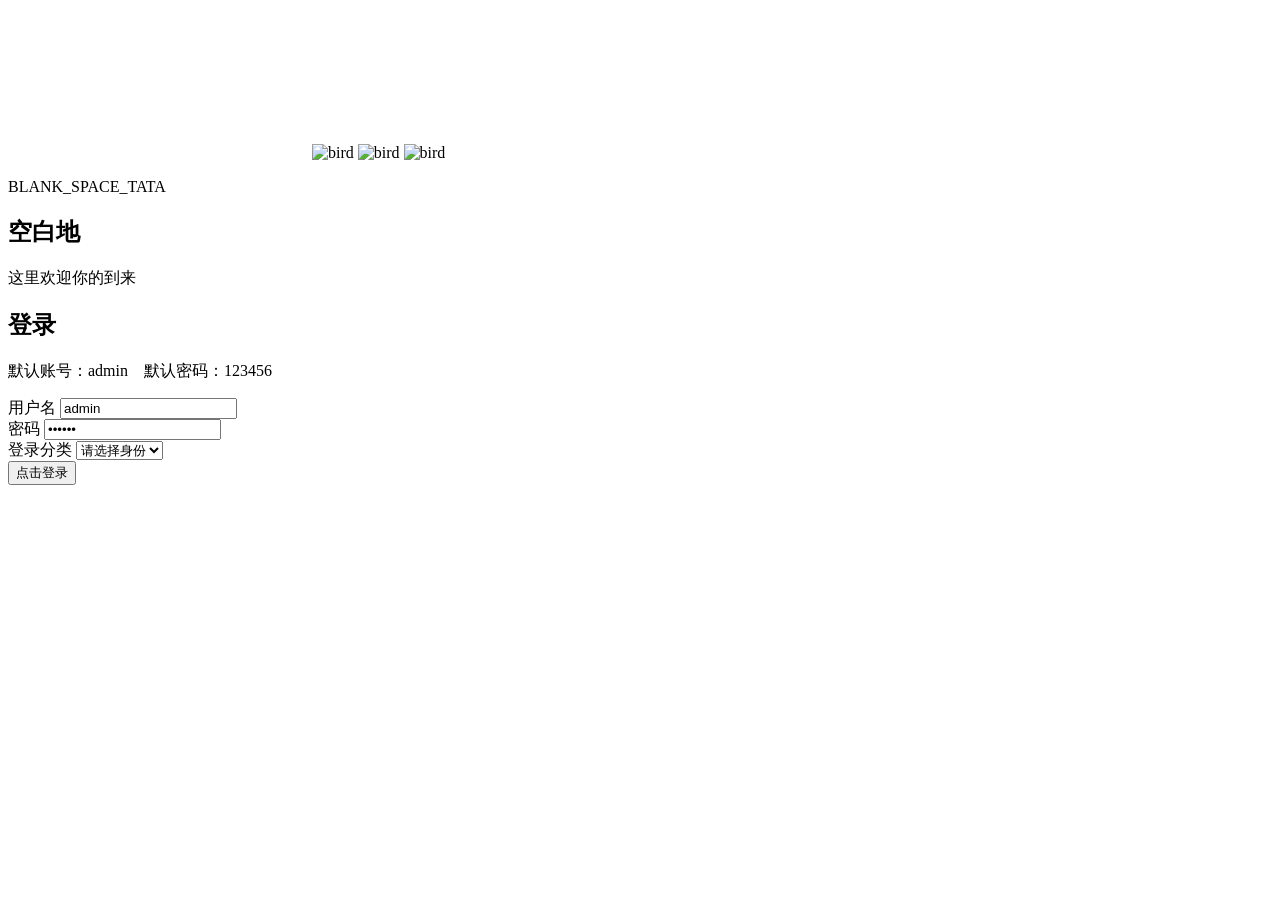
==== dice.html @ 84481a2c "Add files via upload" ====
<!DOCTYPE html>
<html lang="zh-CN">
<head>
  <meta charset="UTF-8" />
  <meta name="viewport" content="width=device-width, initial-scale=1.0" />
  <title>空白地 - 骰子游戏</title>
  <link rel="stylesheet" href="./css/style.css" />
  <style>
    /* 骰子游戏专属样式 */
    .dice-layout {
      position: relative;
      z-index: 2;
      max-width: 1320px;
      margin: 0 auto;
      padding: 20px 24px 40px;
      display: flex;
      flex-direction: column;
      gap: 24px;
    }

    .dice-card {
      padding: 28px;
      display: flex;
      flex-direction: column;
      align-items: center;
      gap: 30px;
    }

    .dice-setting {
      width: 100%;
      max-width: 600px;
      display: grid;
      grid-template-columns: repeat(auto-fit, minmax(200px, 1fr));
      gap: 20px;
    }

    .dice-group {
      display: flex;
      flex-direction: column;
      gap: 8px;
    }

    .dice-title {
      font-size: 24px;
      font-weight: 500;
      text-align: center;
      margin: 0;
    }

    .dice-container {
      perspective: 800px;
      width: 120px;
      height: 120px;
      position: relative;
    }

    .dice {
      width: 100%;
      height: 100%;
      position: relative;
      transform-style: preserve-3d;
      transition: transform 1.2s cubic-bezier(0.2, 0.8, 0.2, 1);
    }

    .dice.rolling {
      animation: rollDice 1.5s ease-out;
    }

    .dice-face {
      position: absolute;
      width: 100%;
      height: 100%;
      border: 2px solid rgba(255, 255, 255, 0.15);
      border-radius: 18px;
      background: rgba(0, 0, 0, 0.25);
      backdrop-filter: blur(8px);
      display: flex;
      align-items: center;
      justify-content: center;
      font-size: 32px;
      font-weight: 700;
      color: var(--text-main);
    }

    /* 骰子6个面的3D定位 */
    .face-1 { transform: rotateX(0deg) rotateY(0deg) translateZ(60px); }
    .face-2 { transform: rotateX(0deg) rotateY(90deg) translateZ(60px); }
    .face-3 { transform: rotateX(90deg) rotateY(0deg) translateZ(60px); }
    .face-4 { transform: rotateX(-90deg) rotateY(0deg) translateZ(60px); }
    .face-5 { transform: rotateX(0deg) rotateY(-90deg) translateZ(60px); }
    .face-6 { transform: rotateX(180deg) rotateY(0deg) translateZ(60px); }

    @keyframes rollDice {
      0% { transform: rotateX(0deg) rotateY(0deg); }
      100% { transform: rotateX(1800deg) rotateY(1440deg); }
    }

    .result-text {
      font-size: 48px;
      font-weight: 700;
      opacity: 0;
      transform: translateY(20px) scale(0.8);
      transition: all 0.6s cubic-bezier(0.2, 0.8, 0.2, 1);
      position: absolute;
      top: 50%;
      left: 50%;
      transform: translate(-50%, -50%);
      z-index: 10;
      text-shadow: 0 0 20px rgba(255, 255, 255, 0.3);
    }

    .result-text.success {
      color: #4ade80;
      opacity: 1;
      transform: translate(-50%, -50%) scale(1.1);
    }

    .result-text.fail {
      color: #f87171;
      opacity: 1;
      transform: translate(-50%, -50%) scale(1.1);
    }

    .dice-actions {
      display: flex;
      gap: 16px;
      margin-top: 20px;
    }

    .current-score {
      font-size: 20px;
      color: var(--text-soft);
      margin: 10px 0;
    }

    /* 适配移动端 */
    @media (max-width: 640px) {
      .dice-container {
        width: 100px;
        height: 100px;
      }
      .face-1, .face-2, .face-3, .face-4, .face-5, .face-6 {
        transform: translateZ(50px);
      }
      .result-text {
        font-size: 36px;
      }
    }
  </style>
</head>
<body class="forum-body">
  <canvas id="particle-canvas"></canvas>

  <img src="./css/img/bird.svg" class="bird bird-1" alt="bird" />
  <img src="./css/img/bird.svg" class="bird bird-2" alt="bird" />

  <header class="forum-header">
    <div class="logo-area">
      <h1>空白地</h1>
      <p>DICE GAME</p>
    </div>

    <div class="user-area">
      <span id="welcomeText">欢迎</span>
      <button id="backBtn" class="sub-btn">返回论坛</button>
      <button id="logoutBtn" class="sub-btn">退出登录</button>
    </div>
  </header>

  <main class="dice-layout">
    <div class="glass-card dice-card">
      <h3 class="dice-title">骰子</h3>
      
      <div class="dice-setting">
        <div class="dice-group">
          <label for="totalPoints">骰子总点数范围 (1-6)</label>
          <input id="totalPoints" type="number" min="1" max="6" value="6" />
        </div>
        <div class="dice-group">
          <label for="winPoints">大于该点数算胜利 (0-5)</label>
          <input id="winPoints" type="number" min="0" max="5" value="3" />
        </div>
      </div>

      <div class="current-score" id="currentScore">当前点数：-</div>

      <div style="position: relative;">
        <div class="dice-container">
          <div class="dice" id="dice">
            <div class="dice-face face-1">1</div>
            <div class="dice-face face-2">2</div>
            <div class="dice-face face-3">3</div>
            <div class="dice-face face-4">4</div>
            <div class="dice-face face-5">5</div>
            <div class="dice-face face-6">6</div>
          </div>
        </div>
        <div class="result-text" id="resultText"></div>
      </div>

      <div class="dice-actions">
        <button id="rollBtn" class="main-btn">ROLL</button>
        <button id="resetBtn" class="sub-btn">RESET</button>
      </div>
    </div>
  </main>

  <script src="./js/particles-config.js"></script>
  <script>
    // 验证用户登录状态
    document.addEventListener("DOMContentLoaded", async () => {
      const userRaw = sessionStorage.getItem("blank_space_user");
      if (!userRaw) {
        window.location.href = "./index.html";
        return;
      }
      const user = JSON.parse(userRaw);
      document.getElementById("welcomeText").textContent = `欢迎你，${user.username}（${user.role}）`;

      // 按钮事件绑定
      const backBtn = document.getElementById("backBtn");
      const logoutBtn = document.getElementById("logoutBtn");
      const rollBtn = document.getElementById("rollBtn");
      const resetBtn = document.getElementById("resetBtn");
      const dice = document.getElementById("dice");
      const resultText = document.getElementById("resultText");
      const currentScore = document.getElementById("currentScore");
      const totalPointsInput = document.getElementById("totalPoints");
      const winPointsInput = document.getElementById("winPoints");

      // 返回论坛
      backBtn.addEventListener("click", () => {
        window.location.href = "./forum.html";
      });

      // 退出登录
      logoutBtn.addEventListener("click", () => {
        sessionStorage.removeItem("blank_space_user");
        window.location.href = "./index.html";
      });

      // 重置游戏
      resetBtn.addEventListener("click", () => {
        dice.classList.remove("rolling");
        resultText.className = "result-text";
        resultText.textContent = "";
        currentScore.textContent = "当前点数：-";
        dice.style.transform = "rotateX(0deg) rotateY(0deg)";
      });

      // 掷骰子逻辑
      rollBtn.addEventListener("click", () => {
        // 验证输入
        const totalPoints = parseInt(totalPointsInput.value);
        const winPoints = parseInt(winPointsInput.value);
        if (isNaN(totalPoints) || totalPoints < 1 || totalPoints > 6) {
          alert("请输入1-6之间的总点数");
          return;
        }
        if (isNaN(winPoints) || winPoints < 0 || winPoints > 5) {
          alert("请输入0-5之间的胜利点数");
          return;
        }

        // 重置结果
        dice.classList.add("rolling");
        resultText.className = "result-text";
        resultText.textContent = "";
        
        // 随机生成点数
        setTimeout(() => {
          const randomPoint = Math.floor(Math.random() * totalPoints) + 1;
          // 设置骰子最终显示的面
          setDiceFace(randomPoint);
          dice.classList.remove("rolling");
          currentScore.textContent = `当前点数：${randomPoint}`;

          // 判断胜负并显示特效
          if (randomPoint > winPoints) {
            resultText.textContent = "SUCCESS";
            resultText.className = "result-text success";
          } else {
            resultText.textContent = "FAIL";
            resultText.className = "result-text fail";
          }
        }, 1500);
      });

      // 设置骰子显示的面
      function setDiceFace(point) {
        const dice = document.getElementById("dice");
        switch(point) {
          case 1:
            dice.style.transform = "rotateX(0deg) rotateY(0deg)";
            break;
          case 2:
            dice.style.transform = "rotateX(0deg) rotateY(-90deg)";
            break;
          case 3:
            dice.style.transform = "rotateX(-90deg) rotateY(0deg)";
            break;
          case 4:
            dice.style.transform = "rotateX(90deg) rotateY(0deg)";
            break;
          case 5:
            dice.style.transform = "rotateX(0deg) rotateY(90deg)";
            break;
          case 6:
            dice.style.transform = "rotateX(180deg) rotateY(0deg)";
            break;
        }
      }
    });
  </script>
</body>
</html>
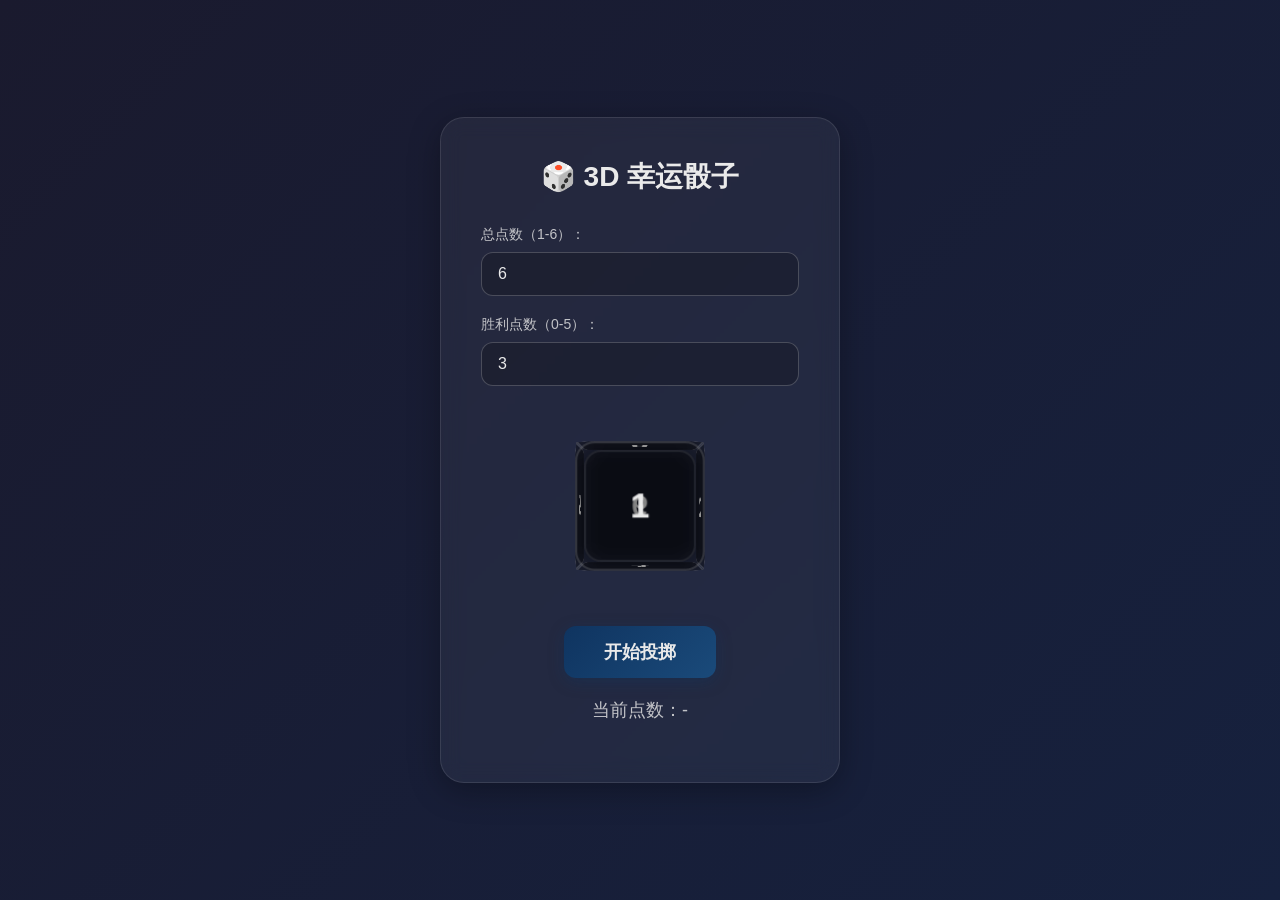
==== commit c350ce8c: "Refactor dice game layout and styles n" ====
--- a/dice.html
+++ b/dice.html
@@ -1,316 +1,352 @@
 <!DOCTYPE html>
 <html lang="zh-CN">
 <head>
-  <meta charset="UTF-8" />
-  <meta name="viewport" content="width=device-width, initial-scale=1.0" />
-  <title>空白地 - 骰子游戏</title>
-  <link rel="stylesheet" href="./css/style.css" />
-  <style>
-    /* 骰子游戏专属样式 */
-    .dice-layout {
-      position: relative;
-      z-index: 2;
-      max-width: 1320px;
-      margin: 0 auto;
-      padding: 20px 24px 40px;
-      display: flex;
-      flex-direction: column;
-      gap: 24px;
-    }
-
-    .dice-card {
-      padding: 28px;
-      display: flex;
-      flex-direction: column;
-      align-items: center;
-      gap: 30px;
-    }
-
-    .dice-setting {
-      width: 100%;
-      max-width: 600px;
-      display: grid;
-      grid-template-columns: repeat(auto-fit, minmax(200px, 1fr));
-      gap: 20px;
-    }
-
-    .dice-group {
-      display: flex;
-      flex-direction: column;
-      gap: 8px;
-    }
-
-    .dice-title {
-      font-size: 24px;
-      font-weight: 500;
-      text-align: center;
-      margin: 0;
-    }
-
-    .dice-container {
-      perspective: 800px;
-      width: 120px;
-      height: 120px;
-      position: relative;
-    }
-
-    .dice {
-      width: 100%;
-      height: 100%;
-      position: relative;
-      transform-style: preserve-3d;
-      transition: transform 1.2s cubic-bezier(0.2, 0.8, 0.2, 1);
-    }
-
-    .dice.rolling {
-      animation: rollDice 1.5s ease-out;
-    }
-
-    .dice-face {
-      position: absolute;
-      width: 100%;
-      height: 100%;
-      border: 2px solid rgba(255, 255, 255, 0.15);
-      border-radius: 18px;
-      background: rgba(0, 0, 0, 0.25);
-      backdrop-filter: blur(8px);
-      display: flex;
-      align-items: center;
-      justify-content: center;
-      font-size: 32px;
-      font-weight: 700;
-      color: var(--text-main);
-    }
-
-    /* 骰子6个面的3D定位 */
-    .face-1 { transform: rotateX(0deg) rotateY(0deg) translateZ(60px); }
-    .face-2 { transform: rotateX(0deg) rotateY(90deg) translateZ(60px); }
-    .face-3 { transform: rotateX(90deg) rotateY(0deg) translateZ(60px); }
-    .face-4 { transform: rotateX(-90deg) rotateY(0deg) translateZ(60px); }
-    .face-5 { transform: rotateX(0deg) rotateY(-90deg) translateZ(60px); }
-    .face-6 { transform: rotateX(180deg) rotateY(0deg) translateZ(60px); }
-
-    @keyframes rollDice {
-      0% { transform: rotateX(0deg) rotateY(0deg); }
-      100% { transform: rotateX(1800deg) rotateY(1440deg); }
-    }
-
-    .result-text {
-      font-size: 48px;
-      font-weight: 700;
-      opacity: 0;
-      transform: translateY(20px) scale(0.8);
-      transition: all 0.6s cubic-bezier(0.2, 0.8, 0.2, 1);
-      position: absolute;
-      top: 50%;
-      left: 50%;
-      transform: translate(-50%, -50%);
-      z-index: 10;
-      text-shadow: 0 0 20px rgba(255, 255, 255, 0.3);
-    }
-
-    .result-text.success {
-      color: #4ade80;
-      opacity: 1;
-      transform: translate(-50%, -50%) scale(1.1);
-    }
-
-    .result-text.fail {
-      color: #f87171;
-      opacity: 1;
-      transform: translate(-50%, -50%) scale(1.1);
-    }
-
-    .dice-actions {
-      display: flex;
-      gap: 16px;
-      margin-top: 20px;
-    }
-
-    .current-score {
-      font-size: 20px;
-      color: var(--text-soft);
-      margin: 10px 0;
-    }
-
-    /* 适配移动端 */
-    @media (max-width: 640px) {
-      .dice-container {
-        width: 100px;
-        height: 100px;
-      }
-      .face-1, .face-2, .face-3, .face-4, .face-5, .face-6 {
-        transform: translateZ(50px);
-      }
-      .result-text {
-        font-size: 36px;
-      }
-    }
-  </style>
+    <meta charset="UTF-8">
+    <meta name="viewport" content="width=device-width, initial-scale=1.0">
+    <title>骰子</title>
+    <style>
+        :root {
+            --bg-main: #1a1a2e;
+            --bg-secondary: #16213e;
+            --text-main: #eaeaea;
+            --accent: #0f3460;
+            --success: #4ecca3;
+            --fail: #ff6b6b;
+        }
+
+        * {
+            margin: 0;
+            padding: 0;
+            box-sizing: border-box;
+        }
+
+        body {
+            font-family: 'Segoe UI', Tahoma, Geneva, Verdana, sans-serif;
+            background: linear-gradient(135deg, var(--bg-main) 0%, var(--bg-secondary) 100%);
+            min-height: 100vh;
+            display: flex;
+            flex-direction: column;
+            align-items: center;
+            justify-content: center;
+            color: var(--text-main);
+            padding: 20px;
+        }
+
+        .game-container {
+            background: rgba(255, 255, 255, 0.05);
+            border-radius: 24px;
+            padding: 40px;
+            box-shadow: 0 8px 32px rgba(0, 0, 0, 0.3);
+            backdrop-filter: blur(10px);
+            -webkit-backdrop-filter: blur(10px);
+            border: 1px solid rgba(255, 255, 255, 0.1);
+            text-align: center;
+            max-width: 400px;
+            width: 100%;
+        }
+
+        h1 {
+            margin-bottom: 30px;
+            font-size: 28px;
+            font-weight: 700;
+        }
+
+        .input-group {
+            margin-bottom: 20px;
+            text-align: left;
+        }
+
+        .input-group label {
+            display: block;
+            margin-bottom: 8px;
+            font-size: 14px;
+            opacity: 0.8;
+        }
+
+        .input-group input {
+            width: 100%;
+            padding: 12px 16px;
+            border-radius: 12px;
+            border: 1px solid rgba(255, 255, 255, 0.2);
+            background: rgba(0, 0, 0, 0.2);
+            color: var(--text-main);
+            font-size: 16px;
+            outline: none;
+            transition: border-color 0.3s;
+        }
+
+        .input-group input:focus {
+            border-color: var(--accent);
+        }
+
+        .dice-wrapper {
+            margin: 40px 0;
+            display: flex;
+            justify-content: center;
+            align-items: center;
+            min-height: 160px;
+        }
+
+        /* 3D容器核心修复 */
+        .dice-container {
+            perspective: 800px;
+            -webkit-perspective: 800px;
+            width: 120px;
+            height: 120px;
+            position: relative;
+            transform-style: preserve-3d;
+            -webkit-transform-style: preserve-3d;
+        }
+
+        .dice {
+            width: 100%;
+            height: 100%;
+            position: relative;
+            transform-style: preserve-3d;
+            -webkit-transform-style: preserve-3d;
+            transition: transform 1.2s cubic-bezier(0.2, 0.8, 0.2, 1);
+            will-change: transform;
+            transform: rotateX(0deg) rotateY(0deg) rotateZ(0deg);
+        }
+
+        .dice.rolling {
+            animation: rollDice 1.5s cubic-bezier(0.2, 0.8, 0.2, 1);
+        }
+
+        /* 骰子面样式修复：隔离backdrop-filter */
+        .dice-face {
+            position: absolute;
+            width: 100%;
+            height: 100%;
+            border: 2px solid rgba(255, 255, 255, 0.15);
+            border-radius: 18px;
+            background: rgba(0, 0, 0, 0.25);
+            display: flex;
+            align-items: center;
+            justify-content: center;
+            font-size: 32px;
+            font-weight: 700;
+            color: var(--text-main);
+            /* 显式开启硬件加速 */
+            transform: translateZ(0);
+            -webkit-transform: translateZ(0);
+            backface-visibility: visible;
+            -webkit-backface-visibility: visible;
+        }
+
+        /* 隔离模糊层到伪元素，避免破坏3D上下文 */
+        .dice-face::before {
+            content: '';
+            position: absolute;
+            top: 0;
+            left: 0;
+            right: 0;
+            bottom: 0;
+            border-radius: 16px;
+            backdrop-filter: blur(8px);
+            -webkit-backdrop-filter: blur(8px);
+            z-index: -1;
+            pointer-events: none;
+        }
+
+        /* 骰子6个面的3D位置 */
+        .face-1 { transform: rotateX(0deg) rotateY(0deg) translateZ(60px); }
+        .face-2 { transform: rotateX(0deg) rotateY(90deg) translateZ(60px); }
+        .face-3 { transform: rotateX(90deg) rotateY(0deg) translateZ(60px); }
+        .face-4 { transform: rotateX(-90deg) rotateY(0deg) translateZ(60px); }
+        .face-5 { transform: rotateX(0deg) rotateY(-90deg) translateZ(60px); }
+        .face-6 { transform: rotateX(180deg) rotateY(0deg) translateZ(60px); }
+
+        @keyframes rollDice {
+            0% { transform: rotateX(0deg) rotateY(0deg) rotateZ(0deg); }
+            25% { transform: rotateX(720deg) rotateY(360deg) rotateZ(180deg); }
+            50% { transform: rotateX(1080deg) rotateY(720deg) rotateZ(360deg); }
+            75% { transform: rotateX(1440deg) rotateY(1080deg) rotateZ(540deg); }
+            100% { transform: rotateX(1800deg) rotateY(1440deg) rotateZ(720deg); }
+        }
+
+        .roll-btn {
+            background: linear-gradient(135deg, var(--accent) 0%, #1a4a7a 100%);
+            border: none;
+            color: var(--text-main);
+            padding: 14px 40px;
+            border-radius: 12px;
+            font-size: 18px;
+            font-weight: 600;
+            cursor: pointer;
+            transition: transform 0.2s, box-shadow 0.2s;
+            box-shadow: 0 4px 15px rgba(15, 52, 96, 0.4);
+        }
+
+        .roll-btn:hover {
+            transform: translateY(-2px);
+            box-shadow: 0 6px 20px rgba(15, 52, 96, 0.6);
+        }
+
+        .roll-btn:active {
+            transform: translateY(0);
+        }
+
+        .current-score {
+            margin-top: 20px;
+            font-size: 18px;
+            opacity: 0.8;
+        }
+
+        .result-text {
+            margin-top: 20px;
+            font-size: 48px;
+            font-weight: 800;
+            opacity: 0;
+            transform: scale(0.5);
+            transition: all 0.5s cubic-bezier(0.175, 0.885, 0.32, 1.275);
+        }
+
+        .result-text.success {
+            color: var(--success);
+            opacity: 1;
+            transform: scale(1);
+        }
+
+        .result-text.fail {
+            color: var(--fail);
+            opacity: 1;
+            transform: scale(1);
+        }
+
+        /* 移动端适配优化 */
+        @media (max-width: 640px) {
+            .game-container {
+                padding: 30px 20px;
+            }
+
+            h1 {
+                font-size: 24px;
+            }
+
+            .dice-container {
+                width: 100px;
+                height: 100px;
+                perspective: 600px;
+                -webkit-perspective: 600px;
+            }
+
+            .face-1 { transform: rotateX(0deg) rotateY(0deg) translateZ(50px); }
+            .face-2 { transform: rotateX(0deg) rotateY(90deg) translateZ(50px); }
+            .face-3 { transform: rotateX(90deg) rotateY(0deg) translateZ(50px); }
+            .face-4 { transform: rotateX(-90deg) rotateY(0deg) translateZ(50px); }
+            .face-5 { transform: rotateX(0deg) rotateY(-90deg) translateZ(50px); }
+            .face-6 { transform: rotateX(180deg) rotateY(0deg) translateZ(50px); }
+
+            .result-text {
+                font-size: 36px;
+            }
+        }
+    </style>
 </head>
-<body class="forum-body">
-  <canvas id="particle-canvas"></canvas>
-
-  <img src="./css/img/bird.svg" class="bird bird-1" alt="bird" />
-  <img src="./css/img/bird.svg" class="bird bird-2" alt="bird" />
-
-  <header class="forum-header">
-    <div class="logo-area">
-      <h1>空白地</h1>
-      <p>DICE GAME</p>
+<body>
+    <div class="game-container">
+        <h1>🎲 3D 幸运骰子</h1>
+        
+        <div class="input-group">
+            <label for="totalPoints">总点数（1-6）：</label>
+            <input type="number" id="totalPoints" value="6" min="1" max="6">
+        </div>
+        
+        <div class="input-group">
+            <label for="winPoints">胜利点数（0-5）：</label>
+            <input type="number" id="winPoints" value="3" min="0" max="5">
+        </div>
+
+        <div class="dice-wrapper">
+            <div class="dice-container">
+                <div class="dice" id="dice">
+                    <div class="dice-face face-1">1</div>
+                    <div class="dice-face face-2">2</div>
+                    <div class="dice-face face-3">3</div>
+                    <div class="dice-face face-4">4</div>
+                    <div class="dice-face face-5">5</div>
+                    <div class="dice-face face-6">6</div>
+                </div>
+            </div>
+        </div>
+
+        <button class="roll-btn" id="rollBtn">开始投掷</button>
+        <div class="current-score" id="currentScore">当前点数：-</div>
+        <div class="result-text" id="resultText"></div>
     </div>
 
-    <div class="user-area">
-      <span id="welcomeText">欢迎</span>
-      <button id="backBtn" class="sub-btn">返回论坛</button>
-      <button id="logoutBtn" class="sub-btn">退出登录</button>
-    </div>
-  </header>
-
-  <main class="dice-layout">
-    <div class="glass-card dice-card">
-      <h3 class="dice-title">骰子</h3>
-      
-      <div class="dice-setting">
-        <div class="dice-group">
-          <label for="totalPoints">骰子总点数范围 (1-6)</label>
-          <input id="totalPoints" type="number" min="1" max="6" value="6" />
-        </div>
-        <div class="dice-group">
-          <label for="winPoints">大于该点数算胜利 (0-5)</label>
-          <input id="winPoints" type="number" min="0" max="5" value="3" />
-        </div>
-      </div>
-
-      <div class="current-score" id="currentScore">当前点数：-</div>
-
-      <div style="position: relative;">
-        <div class="dice-container">
-          <div class="dice" id="dice">
-            <div class="dice-face face-1">1</div>
-            <div class="dice-face face-2">2</div>
-            <div class="dice-face face-3">3</div>
-            <div class="dice-face face-4">4</div>
-            <div class="dice-face face-5">5</div>
-            <div class="dice-face face-6">6</div>
-          </div>
-        </div>
-        <div class="result-text" id="resultText"></div>
-      </div>
-
-      <div class="dice-actions">
-        <button id="rollBtn" class="main-btn">ROLL</button>
-        <button id="resetBtn" class="sub-btn">RESET</button>
-      </div>
-    </div>
-  </main>
-
-  <script src="./js/particles-config.js"></script>
-  <script>
-    // 验证用户登录状态
-    document.addEventListener("DOMContentLoaded", async () => {
-      const userRaw = sessionStorage.getItem("blank_space_user");
-      if (!userRaw) {
-        window.location.href = "./index.html";
-        return;
-      }
-      const user = JSON.parse(userRaw);
-      document.getElementById("welcomeText").textContent = `欢迎你，${user.username}（${user.role}）`;
-
-      // 按钮事件绑定
-      const backBtn = document.getElementById("backBtn");
-      const logoutBtn = document.getElementById("logoutBtn");
-      const rollBtn = document.getElementById("rollBtn");
-      const resetBtn = document.getElementById("resetBtn");
-      const dice = document.getElementById("dice");
-      const resultText = document.getElementById("resultText");
-      const currentScore = document.getElementById("currentScore");
-      const totalPointsInput = document.getElementById("totalPoints");
-      const winPointsInput = document.getElementById("winPoints");
-
-      // 返回论坛
-      backBtn.addEventListener("click", () => {
-        window.location.href = "./forum.html";
-      });
-
-      // 退出登录
-      logoutBtn.addEventListener("click", () => {
-        sessionStorage.removeItem("blank_space_user");
-        window.location.href = "./index.html";
-      });
-
-      // 重置游戏
-      resetBtn.addEventListener("click", () => {
-        dice.classList.remove("rolling");
-        resultText.className = "result-text";
-        resultText.textContent = "";
-        currentScore.textContent = "当前点数：-";
-        dice.style.transform = "rotateX(0deg) rotateY(0deg)";
-      });
-
-      // 掷骰子逻辑
-      rollBtn.addEventListener("click", () => {
-        // 验证输入
-        const totalPoints = parseInt(totalPointsInput.value);
-        const winPoints = parseInt(winPointsInput.value);
-        if (isNaN(totalPoints) || totalPoints < 1 || totalPoints > 6) {
-          alert("请输入1-6之间的总点数");
-          return;
-        }
-        if (isNaN(winPoints) || winPoints < 0 || winPoints > 5) {
-          alert("请输入0-5之间的胜利点数");
-          return;
-        }
-
-        // 重置结果
-        dice.classList.add("rolling");
-        resultText.className = "result-text";
-        resultText.textContent = "";
-        
-        // 随机生成点数
-        setTimeout(() => {
-          const randomPoint = Math.floor(Math.random() * totalPoints) + 1;
-          // 设置骰子最终显示的面
-          setDiceFace(randomPoint);
-          dice.classList.remove("rolling");
-          currentScore.textContent = `当前点数：${randomPoint}`;
-
-          // 判断胜负并显示特效
-          if (randomPoint > winPoints) {
-            resultText.textContent = "SUCCESS";
-            resultText.className = "result-text success";
-          } else {
-            resultText.textContent = "FAIL";
-            resultText.className = "result-text fail";
-          }
-        }, 1500);
-      });
-
-      // 设置骰子显示的面
-      function setDiceFace(point) {
+    <script>
         const dice = document.getElementById("dice");
-        switch(point) {
-          case 1:
-            dice.style.transform = "rotateX(0deg) rotateY(0deg)";
-            break;
-          case 2:
-            dice.style.transform = "rotateX(0deg) rotateY(-90deg)";
-            break;
-          case 3:
-            dice.style.transform = "rotateX(-90deg) rotateY(0deg)";
-            break;
-          case 4:
-            dice.style.transform = "rotateX(90deg) rotateY(0deg)";
-            break;
-          case 5:
-            dice.style.transform = "rotateX(0deg) rotateY(90deg)";
-            break;
-          case 6:
-            dice.style.transform = "rotateX(180deg) rotateY(0deg)";
-            break;
-        }
-      }
-    });
-  </script>
+        const rollBtn = document.getElementById("rollBtn");
+        const totalPointsInput = document.getElementById("totalPoints");
+        const winPointsInput = document.getElementById("winPoints");
+        const currentScore = document.getElementById("currentScore");
+        const resultText = document.getElementById("resultText");
+
+        // 初始化骰子显示面
+        setDiceFace(1);
+
+        rollBtn.addEventListener("click", () => {
+            // 验证输入
+            const totalPoints = parseInt(totalPointsInput.value);
+            const winPoints = parseInt(winPointsInput.value);
+            if (isNaN(totalPoints) || totalPoints < 1 || totalPoints > 6) {
+                alert("请输入1-6之间的总点数");
+                return;
+            }
+            if (isNaN(winPoints) || winPoints < 0 || winPoints > 5) {
+                alert("请输入0-5之间的胜利点数");
+                return;
+            }
+
+            // 重置状态
+            dice.classList.add("rolling");
+            resultText.className = "result-text";
+            resultText.textContent = "";
+            
+            // 执行投掷逻辑
+            setTimeout(() => {
+                const randomPoint = Math.floor(Math.random() * totalPoints) + 1;
+                setDiceFace(randomPoint);
+                dice.classList.remove("rolling");
+                currentScore.textContent = `当前点数：${randomPoint}`;
+
+                // 判断胜负
+                if (randomPoint > winPoints) {
+                    resultText.textContent = "SUCCESS";
+                    resultText.className = "result-text success";
+                } else {
+                    resultText.textContent = "FAIL";
+                    resultText.className = "result-text fail";
+                }
+            }, 1500);
+        });
+
+        // 设置骰子显示面（增加随机Z轴旋转增强3D感）
+        function setDiceFace(point) {
+            const randomZ = Math.floor(Math.random() * 10) - 5; 
+            switch(point) {
+                case 1:
+                    dice.style.transform = `rotateX(0deg) rotateY(0deg) rotateZ(${randomZ}deg)`;
+                    break;
+                case 2:
+                    dice.style.transform = `rotateX(0deg) rotateY(-90deg) rotateZ(${randomZ}deg)`;
+                    break;
+                case 3:
+                    dice.style.transform = `rotateX(-90deg) rotateY(0deg) rotateZ(${randomZ}deg)`;
+                    break;
+                case 4:
+                    dice.style.transform = `rotateX(90deg) rotateY(0deg) rotateZ(${randomZ}deg)`;
+                    break;
+                case 5:
+                    dice.style.transform = `rotateX(0deg) rotateY(90deg) rotateZ(${randomZ}deg)`;
+                    break;
+                case 6:
+                    dice.style.transform = `rotateX(180deg) rotateY(0deg) rotateZ(${randomZ}deg)`;
+                    break;
+            }
+        }
+    </script>
 </body>
-</html>+</html>
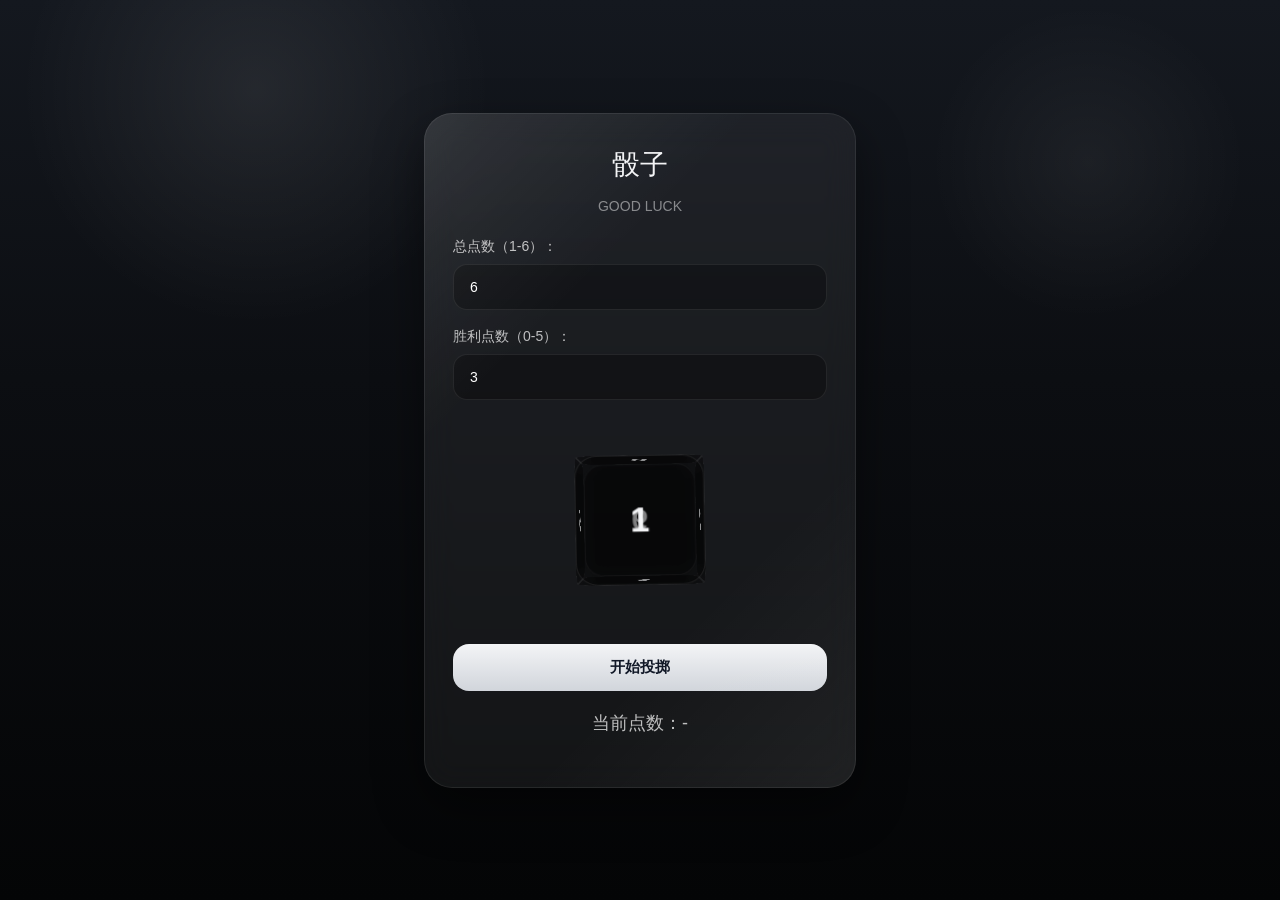
==== commit 955c2988: "Update dice.html" ====
--- a/dice.html
+++ b/dice.html
@@ -5,78 +5,120 @@
     <meta name="viewport" content="width=device-width, initial-scale=1.0">
     <title>骰子</title>
     <style>
+        /* ==================== 复用原index.html的CSS变量 ==================== */
         :root {
-            --bg-main: #1a1a2e;
-            --bg-secondary: #16213e;
-            --text-main: #eaeaea;
-            --accent: #0f3460;
-            --success: #4ecca3;
-            --fail: #ff6b6b;
+            --bg-1: #050608;
+            --bg-2: #0d1016;
+            --bg-3: #151922;
+            --text-main: #f3f4f6;
+            --text-soft: rgba(255, 255, 255, 0.72);
+            --text-faint: rgba(255, 255, 255, 0.48);
+            --line: rgba(255, 255, 255, 0.08);
+            --card: rgba(255, 255, 255, 0.06);
+            --card-strong: rgba(255, 255, 255, 0.09);
+            --shadow: 0 20px 50px rgba(0, 0, 0, 0.45);
+            --radius-xl: 28px;
+            --radius-lg: 20px;
+            --radius-md: 14px;
+            --accent: #d1d5db;
         }
 
         * {
+            box-sizing: border-box;
+        }
+
+        html, body {
             margin: 0;
             padding: 0;
-            box-sizing: border-box;
-        }
-
-        body {
-            font-family: 'Segoe UI', Tahoma, Geneva, Verdana, sans-serif;
-            background: linear-gradient(135deg, var(--bg-main) 0%, var(--bg-secondary) 100%);
+            min-height: 100%;
+            font-family: "PingFang SC", "Microsoft YaHei", "Helvetica Neue", Arial, sans-serif;
+            /* 复用login-body的背景渐变 */
+            background:
+                radial-gradient(circle at 20% 10%, rgba(255,255,255,0.08), transparent 18%),
+                radial-gradient(circle at 85% 18%, rgba(255,255,255,0.05), transparent 12%),
+                linear-gradient(180deg, #14181f 0%, #0c0e12 42%, #040506 100%);
+            color: var(--text-main);
+            overflow-x: hidden;
+        }
+
+        /* ==================== 骰子专属样式（适配原风格） ==================== */
+        .game-wrapper {
+            position: relative;
+            z-index: 2;
             min-height: 100vh;
+            padding: 40px 24px;
             display: flex;
             flex-direction: column;
             align-items: center;
             justify-content: center;
-            color: var(--text-main);
-            padding: 20px;
-        }
-
-        .game-container {
-            background: rgba(255, 255, 255, 0.05);
-            border-radius: 24px;
-            padding: 40px;
-            box-shadow: 0 8px 32px rgba(0, 0, 0, 0.3);
-            backdrop-filter: blur(10px);
-            -webkit-backdrop-filter: blur(10px);
-            border: 1px solid rgba(255, 255, 255, 0.1);
+            max-width: 480px;
+            margin: 0 auto;
+        }
+
+        /* 骰子卡片容器 - 复用login-card的毛玻璃效果 */
+        .dice-card {
+            position: relative;
+            z-index: 2;
+            background: var(--card);
+            border: 1px solid var(--line);
+            backdrop-filter: blur(16px);
+            -webkit-backdrop-filter: blur(16px);
+            border-radius: var(--radius-xl);
+            box-shadow: var(--shadow);
+            padding: 32px 28px;
+            width: 100%;
             text-align: center;
-            max-width: 400px;
-            width: 100%;
-        }
-
-        h1 {
-            margin-bottom: 30px;
+        }
+
+        .card-glow {
+            position: absolute;
+            inset: -1px;
+            border-radius: var(--radius-xl);
+            background: linear-gradient(135deg, rgba(255,255,255,0.08), transparent 30%, transparent 70%, rgba(255,255,255,0.05));
+            pointer-events: none;
+        }
+
+        .dice-card h2 {
+            margin-top: 0;
             font-size: 28px;
-            font-weight: 700;
+            font-weight: 500;
+            margin-bottom: 8px;
+        }
+
+        .tip {
+            color: var(--text-faint);
+            margin-bottom: 24px;
+            font-size: 14px;
         }
 
         .input-group {
-            margin-bottom: 20px;
+            display: flex;
+            flex-direction: column;
+            gap: 8px;
+            margin-bottom: 18px;
             text-align: left;
         }
 
         .input-group label {
-            display: block;
-            margin-bottom: 8px;
             font-size: 14px;
-            opacity: 0.8;
+            color: var(--text-soft);
         }
 
         .input-group input {
             width: 100%;
-            padding: 12px 16px;
-            border-radius: 12px;
-            border: 1px solid rgba(255, 255, 255, 0.2);
-            background: rgba(0, 0, 0, 0.2);
-            color: var(--text-main);
-            font-size: 16px;
+            padding: 14px 16px;
+            background: rgba(0, 0, 0, 0.28);
+            color: white;
+            border: 1px solid rgba(255,255,255,0.08);
+            border-radius: 14px;
             outline: none;
-            transition: border-color 0.3s;
+            font-size: 14px;
+            transition: 0.25s ease;
         }
 
         .input-group input:focus {
-            border-color: var(--accent);
+            border-color: rgba(255,255,255,0.22);
+            box-shadow: 0 0 0 4px rgba(255,255,255,0.04);
         }
 
         .dice-wrapper {
@@ -87,7 +129,7 @@
             min-height: 160px;
         }
 
-        /* 3D容器核心修复 */
+        /* 3D骰子容器 - 修复移动端渲染 */
         .dice-container {
             perspective: 800px;
             -webkit-perspective: 800px;
@@ -113,21 +155,20 @@
             animation: rollDice 1.5s cubic-bezier(0.2, 0.8, 0.2, 1);
         }
 
-        /* 骰子面样式修复：隔离backdrop-filter */
+        /* 骰子面 - 适配原风格的低透+毛玻璃（隔离模糊层） */
         .dice-face {
             position: absolute;
             width: 100%;
             height: 100%;
-            border: 2px solid rgba(255, 255, 255, 0.15);
-            border-radius: 18px;
-            background: rgba(0, 0, 0, 0.25);
+            border: 1px solid var(--line); /* 复用原边框变量 */
+            border-radius: var(--radius-lg); /* 复用原圆角变量 */
+            background: rgba(0, 0, 0, 0.28); /* 匹配原input背景 */
             display: flex;
             align-items: center;
             justify-content: center;
             font-size: 32px;
             font-weight: 700;
-            color: var(--text-main);
-            /* 显式开启硬件加速 */
+            color: var(--text-main); /* 复用原文字主色 */
             transform: translateZ(0);
             -webkit-transform: translateZ(0);
             backface-visibility: visible;
@@ -142,7 +183,7 @@
             left: 0;
             right: 0;
             bottom: 0;
-            border-radius: 16px;
+            border-radius: var(--radius-lg);
             backdrop-filter: blur(8px);
             -webkit-backdrop-filter: blur(8px);
             z-index: -1;
@@ -165,32 +206,30 @@
             100% { transform: rotateX(1800deg) rotateY(1440deg) rotateZ(720deg); }
         }
 
-        .roll-btn {
-            background: linear-gradient(135deg, var(--accent) 0%, #1a4a7a 100%);
+        /* 按钮 - 复用原main-btn风格 */
+        .main-btn {
+            width: 100%;
+            padding: 14px 18px;
+            border-radius: 16px;
+            background: linear-gradient(180deg, #f3f4f6 0%, #d1d5db 100%);
+            color: #111827;
+            font-size: 15px;
+            font-weight: 700;
+            margin-top: 4px;
             border: none;
-            color: var(--text-main);
-            padding: 14px 40px;
-            border-radius: 12px;
-            font-size: 18px;
-            font-weight: 600;
             cursor: pointer;
-            transition: transform 0.2s, box-shadow 0.2s;
-            box-shadow: 0 4px 15px rgba(15, 52, 96, 0.4);
-        }
-
-        .roll-btn:hover {
-            transform: translateY(-2px);
-            box-shadow: 0 6px 20px rgba(15, 52, 96, 0.6);
-        }
-
-        .roll-btn:active {
-            transform: translateY(0);
+            transition: 0.25s ease;
+        }
+
+        .main-btn:hover {
+            transform: translateY(-1px);
+            filter: brightness(1.03);
         }
 
         .current-score {
             margin-top: 20px;
             font-size: 18px;
-            opacity: 0.8;
+            color: var(--text-soft);
         }
 
         .result-text {
@@ -203,24 +242,25 @@
         }
 
         .result-text.success {
-            color: var(--success);
+            color: var(--accent); /* 复用原accent色 */
             opacity: 1;
             transform: scale(1);
         }
 
         .result-text.fail {
-            color: var(--fail);
+            color: #ff6b6b;
             opacity: 1;
             transform: scale(1);
         }
 
-        /* 移动端适配优化 */
+        /* 移动端适配 - 复用原响应式逻辑 */
         @media (max-width: 640px) {
-            .game-container {
-                padding: 30px 20px;
-            }
-
-            h1 {
+            .dice-card {
+                border-radius: 22px;
+                padding: 28px 20px;
+            }
+
+            .dice-card h2 {
                 font-size: 24px;
             }
 
@@ -245,35 +285,39 @@
     </style>
 </head>
 <body>
-    <div class="game-container">
-        <h1>🎲 3D 幸运骰子</h1>
-        
-        <div class="input-group">
-            <label for="totalPoints">总点数（1-6）：</label>
-            <input type="number" id="totalPoints" value="6" min="1" max="6">
-        </div>
-        
-        <div class="input-group">
-            <label for="winPoints">胜利点数（0-5）：</label>
-            <input type="number" id="winPoints" value="3" min="0" max="5">
-        </div>
-
-        <div class="dice-wrapper">
-            <div class="dice-container">
-                <div class="dice" id="dice">
-                    <div class="dice-face face-1">1</div>
-                    <div class="dice-face face-2">2</div>
-                    <div class="dice-face face-3">3</div>
-                    <div class="dice-face face-4">4</div>
-                    <div class="dice-face face-5">5</div>
-                    <div class="dice-face face-6">6</div>
+    <div class="game-wrapper">
+        <div class="dice-card">
+            <div class="card-glow"></div>
+            <h2>骰子</h2>
+            <p class="tip">GOOD LUCK</p>
+            
+            <div class="input-group">
+                <label for="totalPoints">总点数（1-6）：</label>
+                <input type="number" id="totalPoints" value="6" min="1" max="6">
+            </div>
+            
+            <div class="input-group">
+                <label for="winPoints">胜利点数（0-5）：</label>
+                <input type="number" id="winPoints" value="3" min="0" max="5">
+            </div>
+
+            <div class="dice-wrapper">
+                <div class="dice-container">
+                    <div class="dice" id="dice">
+                        <div class="dice-face face-1">1</div>
+                        <div class="dice-face face-2">2</div>
+                        <div class="dice-face face-3">3</div>
+                        <div class="dice-face face-4">4</div>
+                        <div class="dice-face face-5">5</div>
+                        <div class="dice-face face-6">6</div>
+                    </div>
                 </div>
             </div>
+
+            <button class="main-btn" id="rollBtn">开始投掷</button>
+            <div class="current-score" id="currentScore">当前点数：-</div>
+            <div class="result-text" id="resultText"></div>
         </div>
-
-        <button class="roll-btn" id="rollBtn">开始投掷</button>
-        <div class="current-score" id="currentScore">当前点数：-</div>
-        <div class="result-text" id="resultText"></div>
     </div>
 
     <script>
